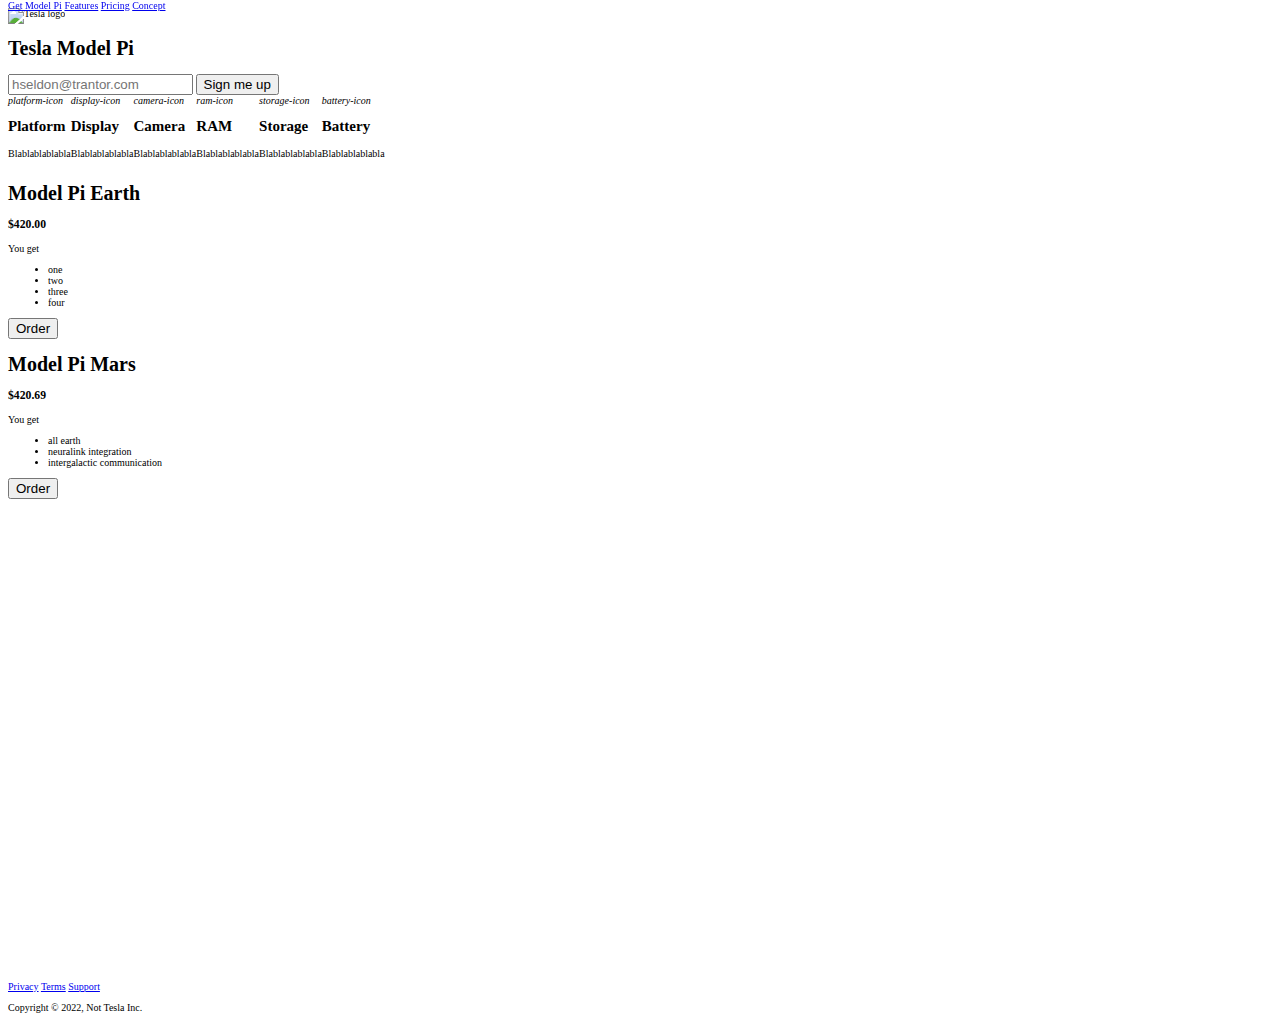
==== landing-page/index.html @ c102ae5f "product landing page user stories tests passing" ====
<!DOCTYPE html>
<html lang="en-US">
    <head>
        <meta charset="utf-8"/>
        <meta name="viewport" content="width=device-width, initial-scale=1.0" />
        <meta name="description" content="Tesla Model Pi Phone Mock Landing Page" />
        <link rel="stylesheet" href="./styles.css" />
        <title>Tesla Model Pi</title>
    </head>
    <body>
        <header id="header">
            <!-- logo -->
            <img id="header-img" src="https://cdn.cdnlogo.com/logos/t/6/tesla.svg" alt="Tesla logo" width="200" />
            <h1>Tesla Model Pi</h1>

            <!-- navigation -->
            <nav id="nav-bar">
                <a href="#get" class="nav-link">Get Model Pi</a>
                <a href="#features" class="nav-link">Features</a>
                <a href="#pricing" class="nav-link">Pricing</a>
                <a href="#concept" class="nav-link">Concept</a>
            </nav>
        </header>
        <main>
            <section id="get">
                <div class="promo"></div>
                <form id="form" action="https://www.freecodecamp.com/email-submit" method="post">
                    <input type="email" id="email" name="email" placeholder="hseldon@trantor.com" />
                    <input type="submit" id="submit" value="Sign me up" />
                </form>
            </section>

            <section id="features">
                <div class="feature">
                    <i>platform-icon</i>
                    <div class="feature-description">
                        <h2>Platform</h2>
                        <p>Blablablablabla</p>
                    </div>
                </div>

                <div class="feature">
                    <i>display-icon</i>
                    <div class="feature-description">
                        <h2>Display</h2>
                        <p>Blablablablabla</p>
                    </div>
                </div>

                <div class="feature">
                    <i>camera-icon</i>
                    <div class="feature-description">
                        <h2>Camera</h2>
                        <p>Blablablablabla</p>
                    </div>
                </div>

                <div class="feature">
                    <i>ram-icon</i>
                    <div class="feature-description">
                        <h2>RAM</h2>
                        <p>Blablablablabla</p>
                    </div>
                </div>

                <div class="feature">
                    <i>storage-icon</i>
                    <div class="feature-description">
                        <h2>Storage</h2>
                        <p>Blablablablabla</p>
                    </div>
                </div>

                <div class="feature">
                    <i>battery-icon</i>
                    <div class="feature-description">
                        <h2>Battery</h2>
                        <p>Blablablablabla</p>
                    </div>
                </div>
            </section>
            <section id="pricing">
                <div class="earth">
                    <h1>Model Pi Earth</h1>
                    <h3>$420.00</h3>
                    <p>You get</p>
                    <ul>
                        <li>one</li>
                        <li>two</li>
                        <li>three</li>
                        <li>four</li>
                    </ul>
                    <button>Order</button>
                </div>
                <div class="mars">
                    <h1>Model Pi Mars</h1>
                    <h3>$420.69</h3>
                    <p>You get</p>
                    <ul>
                        <li>all earth</li>
                        <li>neuralink integration</li>
                        <li>intergalactic communication</li>
                    </ul>
                    <button>Order</button>
                </div>
            </section>

            <section id="concept">
                <iframe id="video" width="720" height="480" src="https://www.youtube.com/embed/f1H4JOsv-o0" title="Tesla Model P [CONCEPT]" frameborder="0" allow="accelerometer; autoplay; clipboard-write; encrypted-media; gyroscope; picture-in-picture" allowfullscreen></iframe>
            </section>
        </main>
        <footer>
            <a href="#">Privacy</a>
            <a href="#">Terms</a>
            <a href="#">Support</a>
            <p>Copyright &copy; 2022, Not Tesla Inc.</p>
        </footer>
    </body>
</html>
---- landing-page/styles.css ----
* {
    box-sizing: border-box;
}

html {
    font-size: 62.5%;
}

body {
    background-image: url(https://phantom-marca.unidadeditorial.es/c22ae7144fd708780514ae7972c0dd7e/resize/660/f/webp/assets/multimedia/imagenes/2022/04/28/16511494281851.jpg);
    background-repeat: space;
}

#nav-bar {
    position: fixed;
    top: 0;
}

#features {
    display: flex;
}

@media (max-width: 475px) {
    #features {
        display: flex;
    }
}
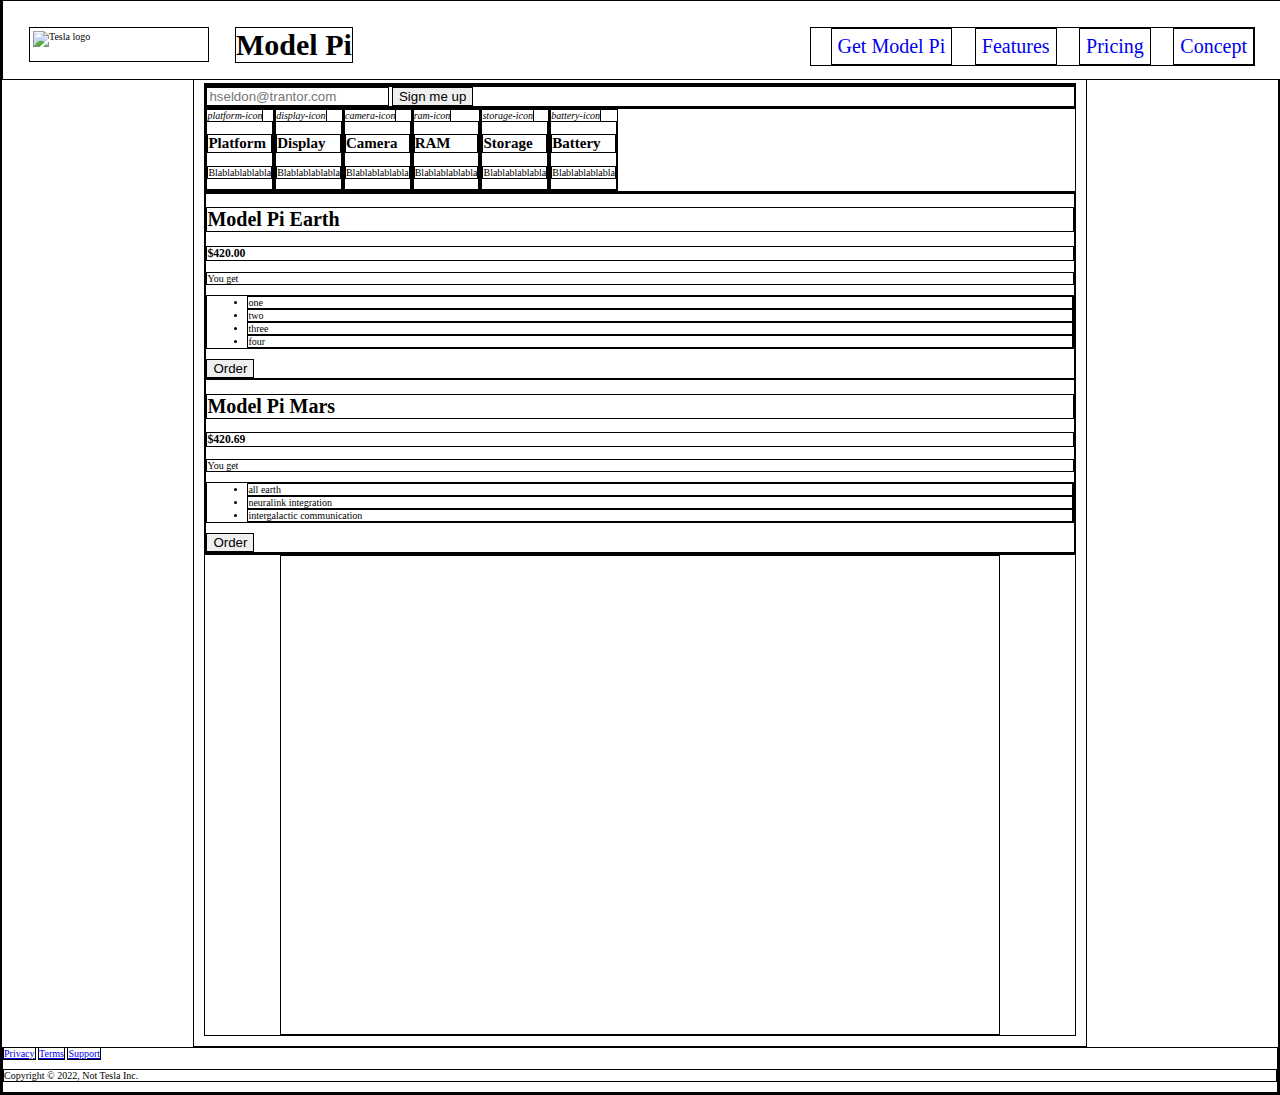
==== commit 435c9c16: "navigation layout looking good" ====
--- a/landing-page/index.html
+++ b/landing-page/index.html
@@ -10,8 +10,8 @@
     <body>
         <header id="header">
             <!-- logo -->
-            <img id="header-img" src="https://cdn.cdnlogo.com/logos/t/6/tesla.svg" alt="Tesla logo" width="200" />
-            <h1>Tesla Model Pi</h1>
+            <img id="header-img" src="https://cdn.cdnlogo.com/logos/t/6/tesla.svg" alt="Tesla logo" />
+            <h1>Model Pi</h1>
 
             <!-- navigation -->
             <nav id="nav-bar">
--- a/landing-page/styles.css
+++ b/landing-page/styles.css
@@ -1,5 +1,6 @@
 * {
     box-sizing: border-box;
+    border: 1px solid black;
 }
 
 html {
@@ -7,17 +8,73 @@
 }
 
 body {
+    width: 100%;
+    margin: 0;
+    padding: 0;
     background-image: url(https://phantom-marca.unidadeditorial.es/c22ae7144fd708780514ae7972c0dd7e/resize/660/f/webp/assets/multimedia/imagenes/2022/04/28/16511494281851.jpg);
     background-repeat: space;
+    background-attachment: fixed;
+    background-position: center;
+}
+
+header {
+    width: 100%;
+    height: 8rem;
+    position: fixed;
+    top: 0;
+    background-color: white;
+}
+
+#header-img {
+    float: left;
+    margin: 2.6rem;
+    width: 18rem;
+    height: 3.5rem;
+    padding: 0.3rem;
+}
+
+header h1 {
+    float: left;
+    font-size: 3rem;
+    padding: 0;
+    margin: 2.6rem 0 2.6rem 0;
+    text-align: center;
+    vertical-align: middle;
 }
 
 #nav-bar {
-    position: fixed;
-    top: 0;
+    margin: 2.6rem;
+    float: right;
+}
+
+#nav-bar a {
+    display: inline-block;
+    padding: 0.6rem;
+    font-size: 2rem;
+    text-decoration: none;
+    text-align: center;
+    vertical-align: middle;
+    margin-left: 2rem;
+}
+
+main {
+    padding: 8rem 1rem 1rem 1rem;
+    width: 70%;
+    margin: 0 auto;
+    background-color: rgba(255, 255, 255, 0.5);
+}
+
+section {
+    width: 100%;
 }
 
 #features {
     display: flex;
+}
+
+iframe {
+    display: block;
+    margin: 0 auto;
 }
 
 @media (max-width: 475px) {
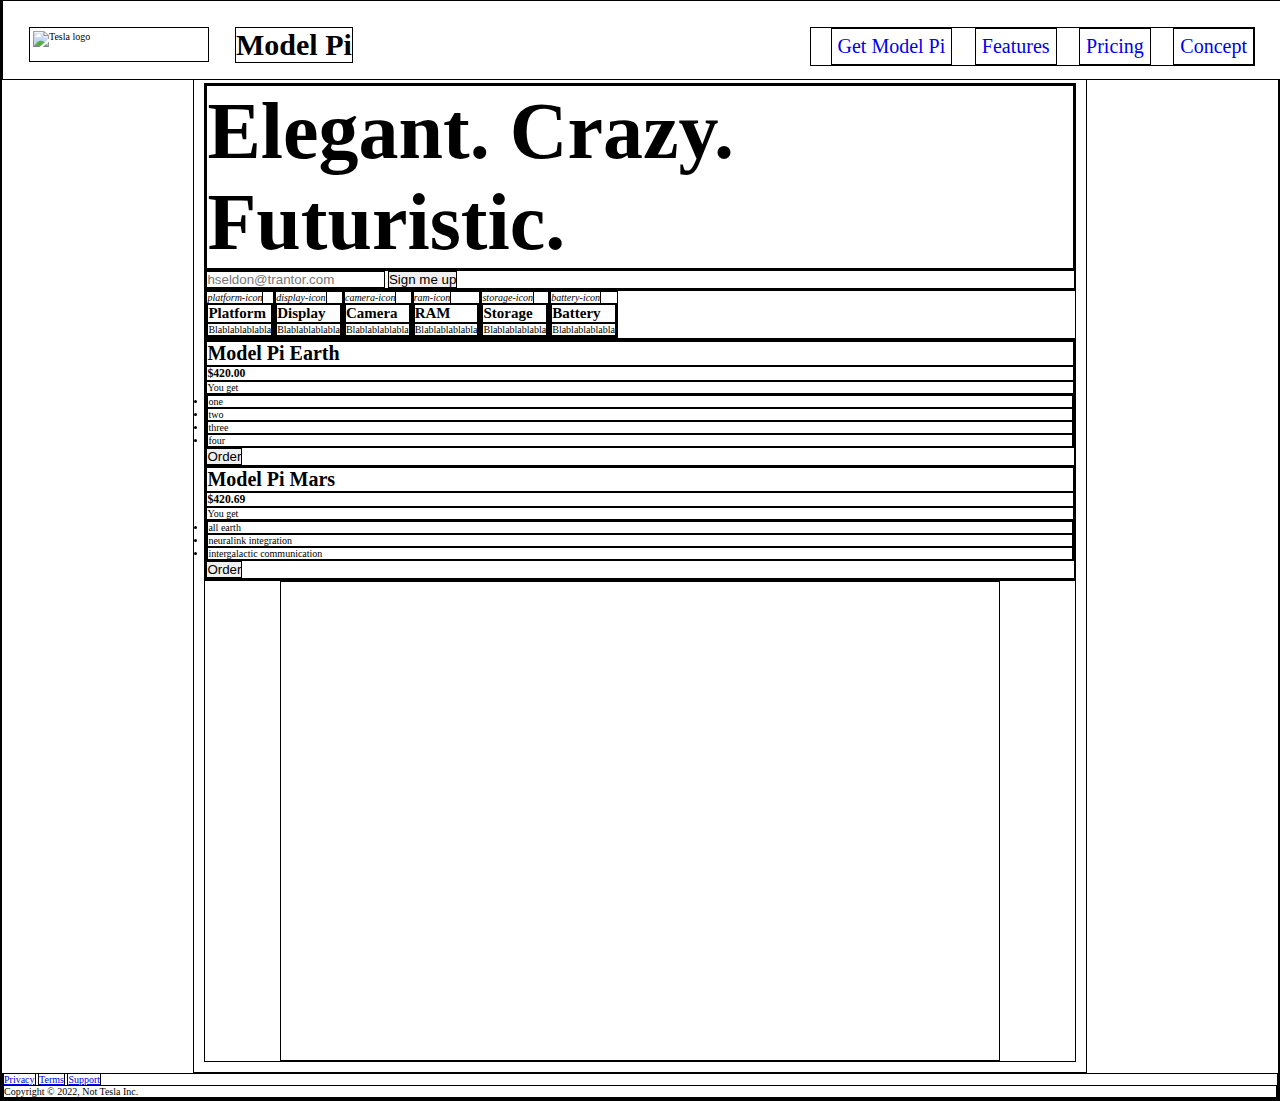
==== commit 4d05516c: "promo text looking mad good" ====
--- a/landing-page/index.html
+++ b/landing-page/index.html
@@ -23,7 +23,9 @@
         </header>
         <main>
             <section id="get">
-                <div class="promo"></div>
+                <div class="promo">
+                    <h1>Elegant. Crazy. Futuristic.</h1>
+                </div>
                 <form id="form" action="https://www.freecodecamp.com/email-submit" method="post">
                     <input type="email" id="email" name="email" placeholder="hseldon@trantor.com" />
                     <input type="submit" id="submit" value="Sign me up" />
--- a/landing-page/styles.css
+++ b/landing-page/styles.css
@@ -1,6 +1,8 @@
 * {
     box-sizing: border-box;
     border: 1px solid black;
+    margin: 0;
+    padding: 0;
 }
 
 html {
@@ -68,6 +70,14 @@
     width: 100%;
 }
 
+.promo {
+    width: 100%;
+}
+
+.promo h1 {
+    font-size: 8rem;
+}
+
 #features {
     display: flex;
 }
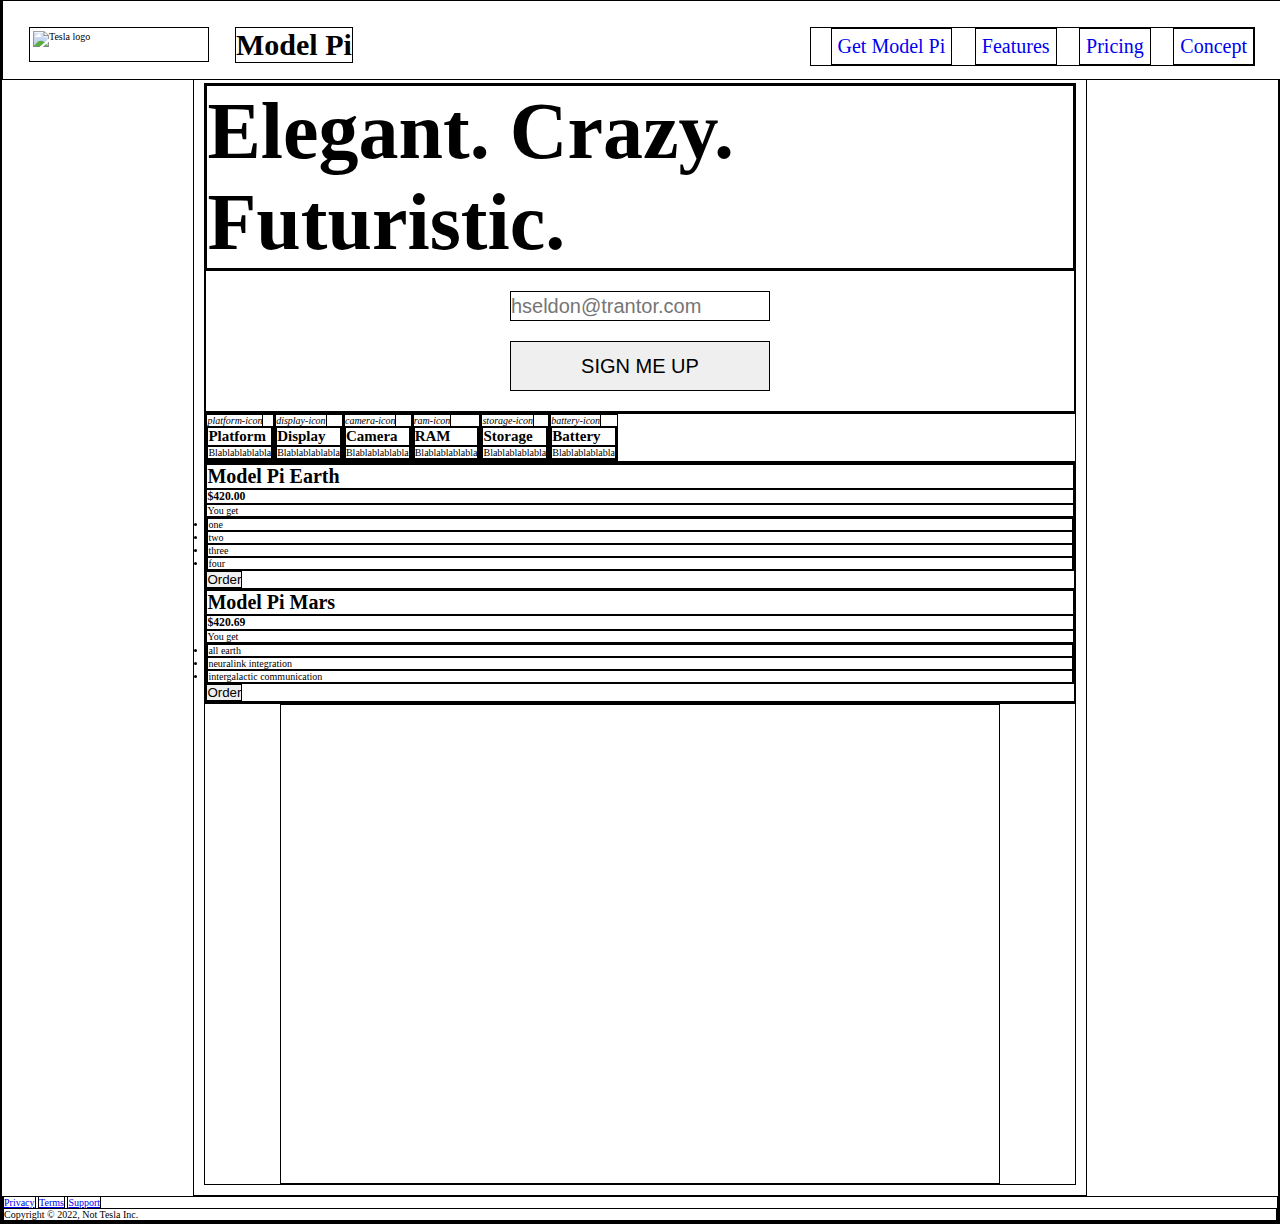
==== commit b708d3d0: "form layout looking good" ====
--- a/landing-page/index.html
+++ b/landing-page/index.html
@@ -28,7 +28,7 @@
                 </div>
                 <form id="form" action="https://www.freecodecamp.com/email-submit" method="post">
                     <input type="email" id="email" name="email" placeholder="hseldon@trantor.com" />
-                    <input type="submit" id="submit" value="Sign me up" />
+                    <input type="submit" id="submit" value="SIGN ME UP" />
                 </form>
             </section>
 
--- a/landing-page/styles.css
+++ b/landing-page/styles.css
@@ -63,19 +63,31 @@
     padding: 8rem 1rem 1rem 1rem;
     width: 70%;
     margin: 0 auto;
-    background-color: rgba(255, 255, 255, 0.5);
+    background-color: rgba(255, 255, 255, 0.7);
 }
 
 section {
     width: 100%;
 }
 
-.promo {
+.promo, #form {
     width: 100%;
 }
 
 .promo h1 {
     font-size: 8rem;
+}
+
+#form input {
+    display: block;
+    margin: 2rem auto;
+    width: 30%;
+    height: 3rem;
+    font-size: 2rem;
+}
+
+#form input[type="submit"] {
+    height: 5rem;
 }
 
 #features {
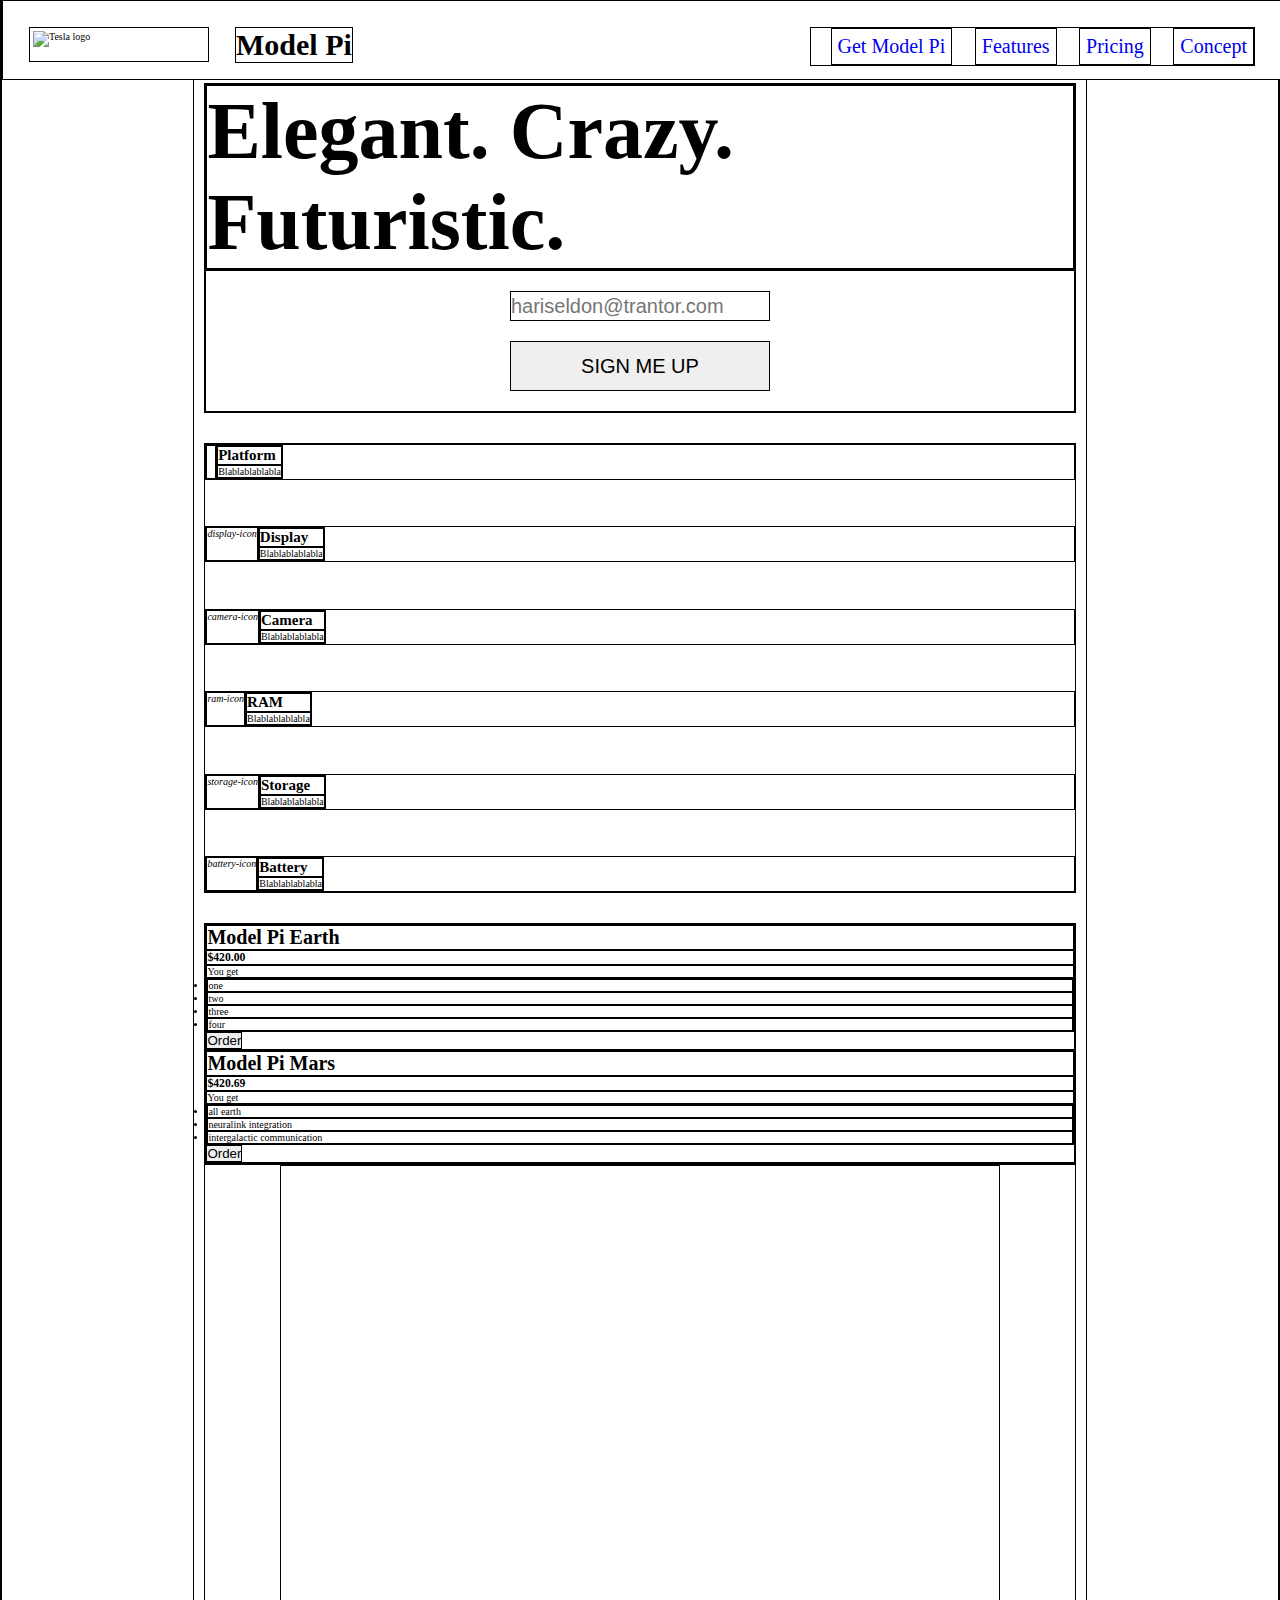
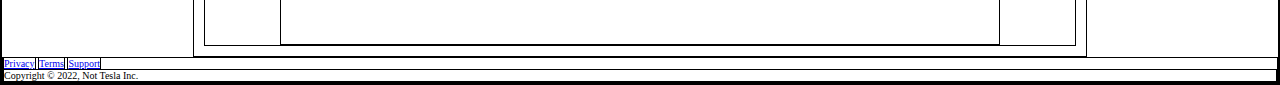
==== commit 390645d5: "add fontawesome icons" ====
--- a/landing-page/index.html
+++ b/landing-page/index.html
@@ -4,6 +4,7 @@
         <meta charset="utf-8"/>
         <meta name="viewport" content="width=device-width, initial-scale=1.0" />
         <meta name="description" content="Tesla Model Pi Phone Mock Landing Page" />
+        <link rel="stylesheet" href="https://use.fontawesome.com/releases/v5.8.2/css/all.css" />
         <link rel="stylesheet" href="./styles.css" />
         <title>Tesla Model Pi</title>
     </head>
@@ -27,14 +28,14 @@
                     <h1>Elegant. Crazy. Futuristic.</h1>
                 </div>
                 <form id="form" action="https://www.freecodecamp.com/email-submit" method="post">
-                    <input type="email" id="email" name="email" placeholder="hseldon@trantor.com" />
+                    <input type="email" id="email" name="email" placeholder="hariseldon@trantor.com" />
                     <input type="submit" id="submit" value="SIGN ME UP" />
                 </form>
             </section>
 
             <section id="features">
                 <div class="feature">
-                    <i>platform-icon</i>
+                    <i class="fa-brands fa-android"></i>
                     <div class="feature-description">
                         <h2>Platform</h2>
                         <p>Blablablablabla</p>
--- a/landing-page/styles.css
+++ b/landing-page/styles.css
@@ -63,11 +63,12 @@
     padding: 8rem 1rem 1rem 1rem;
     width: 70%;
     margin: 0 auto;
-    background-color: rgba(255, 255, 255, 0.7);
+    background-color: rgba(255, 255, 255, 0.65);
 }
 
 section {
     width: 100%;
+    background-color: rgba(255, 255, 255, 0.78);
 }
 
 .promo, #form {
@@ -91,6 +92,13 @@
 }
 
 #features {
+    margin: 3rem 0;
+    height: 50vh;
+    display: flex;
+    flex-direction: column;
+    justify-content: space-between;
+}
+#features .feature {
     display: flex;
 }
 
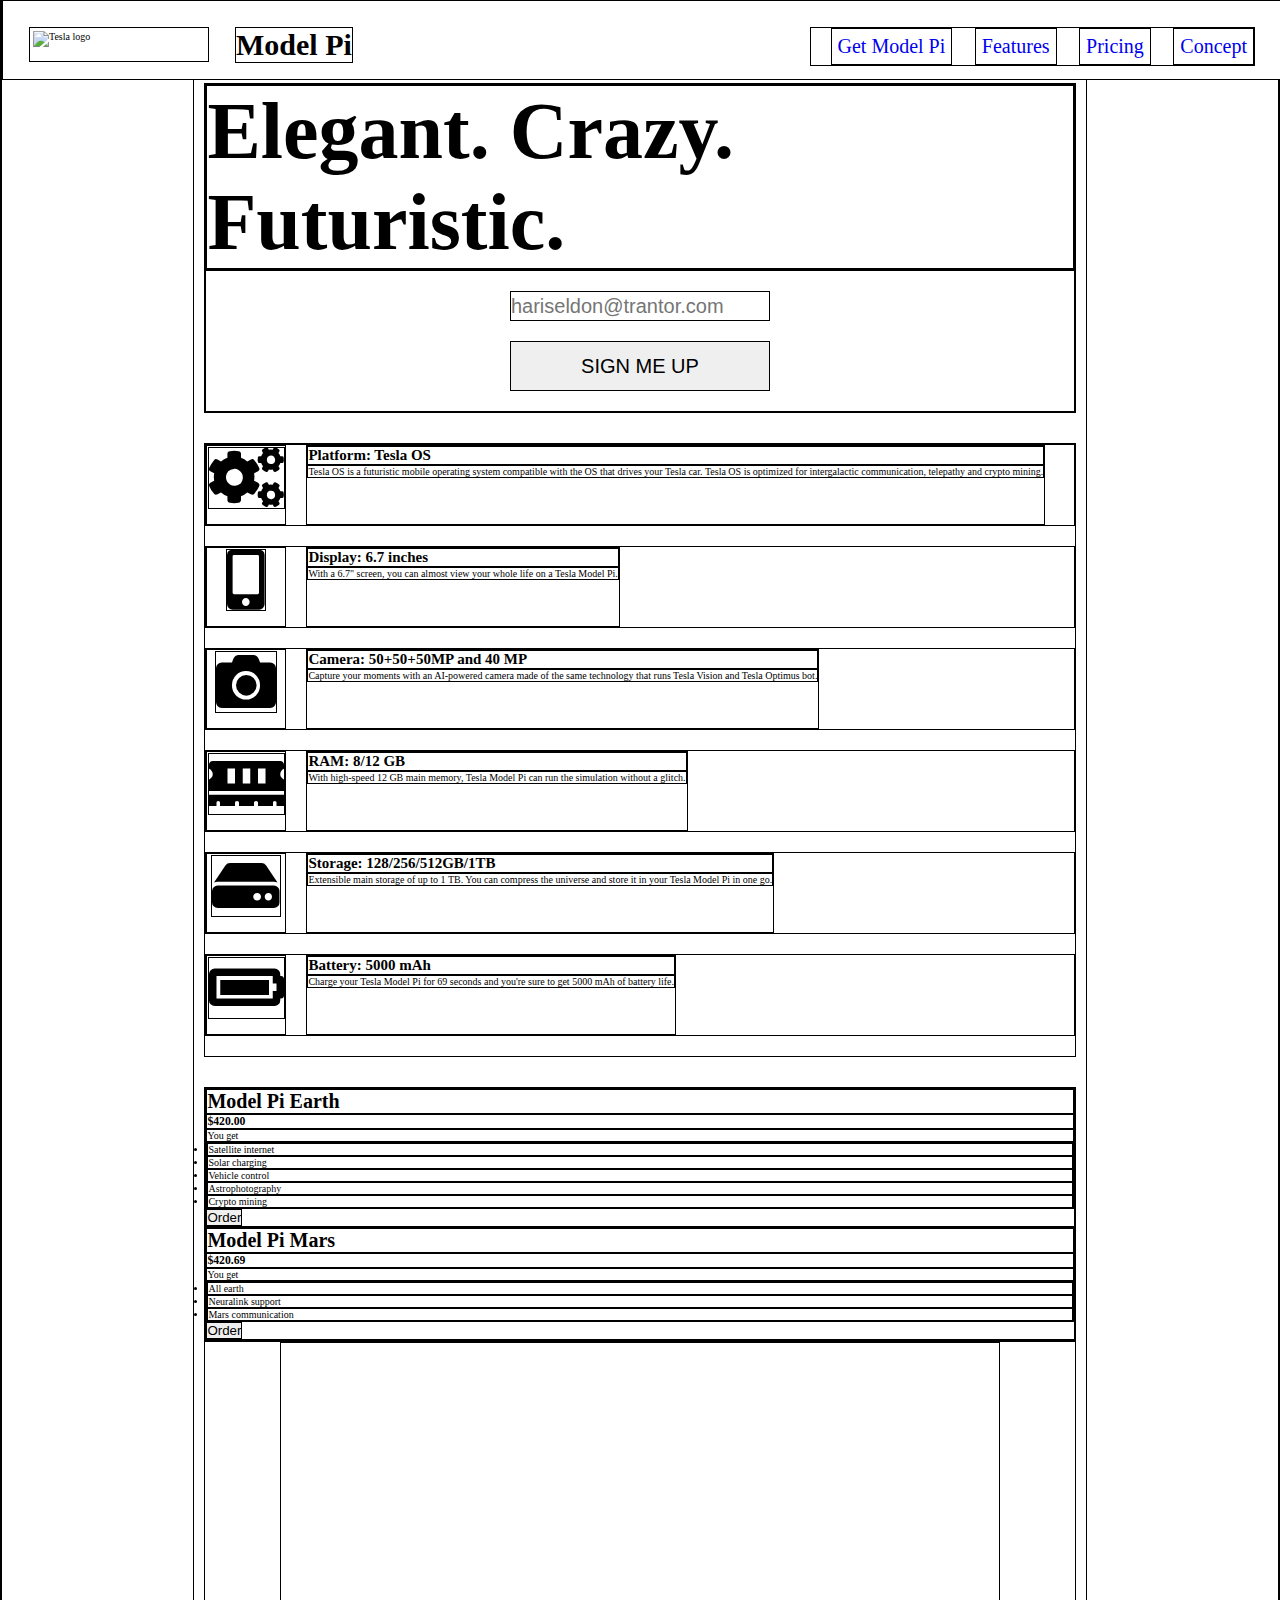
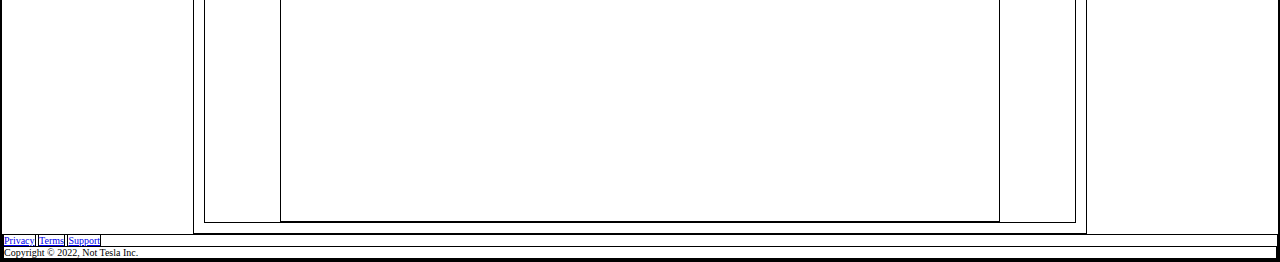
==== commit 83f0bf90: "add features content" ====
--- a/landing-page/index.html
+++ b/landing-page/index.html
@@ -35,50 +35,79 @@
 
             <section id="features">
                 <div class="feature">
-                    <i class="fa-brands fa-android"></i>
+                    <div class="feature-icon">
+                        <i class="fas fa-cogs"></i>
+                    </div>
                     <div class="feature-description">
-                        <h2>Platform</h2>
-                        <p>Blablablablabla</p>
+                        <h2>Platform: Tesla OS</h2>
+                        <p>
+                            Tesla OS is a futuristic mobile operating system compatible with the OS that drives 
+                            your Tesla car. Tesla OS is optimized for intergalactic communication, telepathy and 
+                            crypto mining.
+                        </p>
                     </div>
                 </div>
 
                 <div class="feature">
-                    <i>display-icon</i>
+                    <div class="feature-icon">
+                        <i class="fas fa-mobile-alt"></i>
+                    </div>
                     <div class="feature-description">
-                        <h2>Display</h2>
-                        <p>Blablablablabla</p>
+                        <h2> Display: 6.7 inches </h2>
+                        <p>
+                            With a 6.7" screen, you can almost view your whole life on a Tesla Model Pi.
+                        </p>
                     </div>
                 </div>
 
                 <div class="feature">
-                    <i>camera-icon</i>
+                    <div class="feature-icon">
+                        <i class="fas fa-camera"></i>
+                    </div>
                     <div class="feature-description">
-                        <h2>Camera</h2>
-                        <p>Blablablablabla</p>
+                        <h2> Camera: 50+50+50MP and 40 MP </h2>
+                        <p>
+                            Capture your moments with an AI-powered camera made of the same technology that runs 
+                            Tesla Vision and Tesla Optimus bot.
+                        </p>
                     </div>
                 </div>
 
                 <div class="feature">
-                    <i>ram-icon</i>
+                    <div class="feature-icon">
+                        <i class="fas fa-memory"></i>
+                    </div>
                     <div class="feature-description">
-                        <h2>RAM</h2>
-                        <p>Blablablablabla</p>
+                        <h2>RAM: 8/12 GB</h2>
+                        <p>
+                            With high-speed 12 GB main memory, Tesla Model Pi can run the simulation without 
+                            a glitch.
+                        </p>
                     </div>
                 </div>
 
                 <div class="feature">
-                    <i>storage-icon</i>
+                    <div class="feature-icon">
+                        <i class="fas fa-hdd"></i>
+                    </div>
                     <div class="feature-description">
-                        <h2>Storage</h2>
-                        <p>Blablablablabla</p>
+                        <h2>Storage: 128/256/512GB/1TB</h2>
+                        <p>
+                            Extensible main storage of up to 1 TB. You can compress the universe and store it in 
+                            your Tesla Model Pi in one go.
+                        </p>
                     </div>
                 </div>
 
                 <div class="feature">
-                    <i>battery-icon</i>
+                    <div class="feature-icon">
+                        <i class="fas fa-battery-full"></i>
+                    </div>
                     <div class="feature-description">
-                        <h2>Battery</h2>
-                        <p>Blablablablabla</p>
+                        <h2>Battery: 5000 mAh</h2>
+                        <p>
+                            Charge your Tesla Model Pi for 69 seconds and you're sure to get 5000 mAh of battery life. 
+                        </p>
                     </div>
                 </div>
             </section>
@@ -88,10 +117,11 @@
                     <h3>$420.00</h3>
                     <p>You get</p>
                     <ul>
-                        <li>one</li>
-                        <li>two</li>
-                        <li>three</li>
-                        <li>four</li>
+                        <li>Satellite internet</li>
+                        <li>Solar charging</li>
+                        <li>Vehicle control</li>
+                        <li>Astrophotography</li>
+                        <li>Crypto mining</li>
                     </ul>
                     <button>Order</button>
                 </div>
@@ -100,9 +130,9 @@
                     <h3>$420.69</h3>
                     <p>You get</p>
                     <ul>
-                        <li>all earth</li>
-                        <li>neuralink integration</li>
-                        <li>intergalactic communication</li>
+                        <li>All earth</li>
+                        <li>Neuralink support</li>
+                        <li>Mars communication</li>
                     </ul>
                     <button>Order</button>
                 </div>
--- a/landing-page/styles.css
+++ b/landing-page/styles.css
@@ -93,13 +93,21 @@
 
 #features {
     margin: 3rem 0;
-    height: 50vh;
     display: flex;
     flex-direction: column;
     justify-content: space-between;
 }
 #features .feature {
     display: flex;
+    margin-bottom: 2rem;
+}
+
+.feature-icon {
+    font-size: 6rem;
+    width: 8rem;
+    height: 8rem;
+    margin-right: 2rem;
+    text-align: center;
 }
 
 iframe {
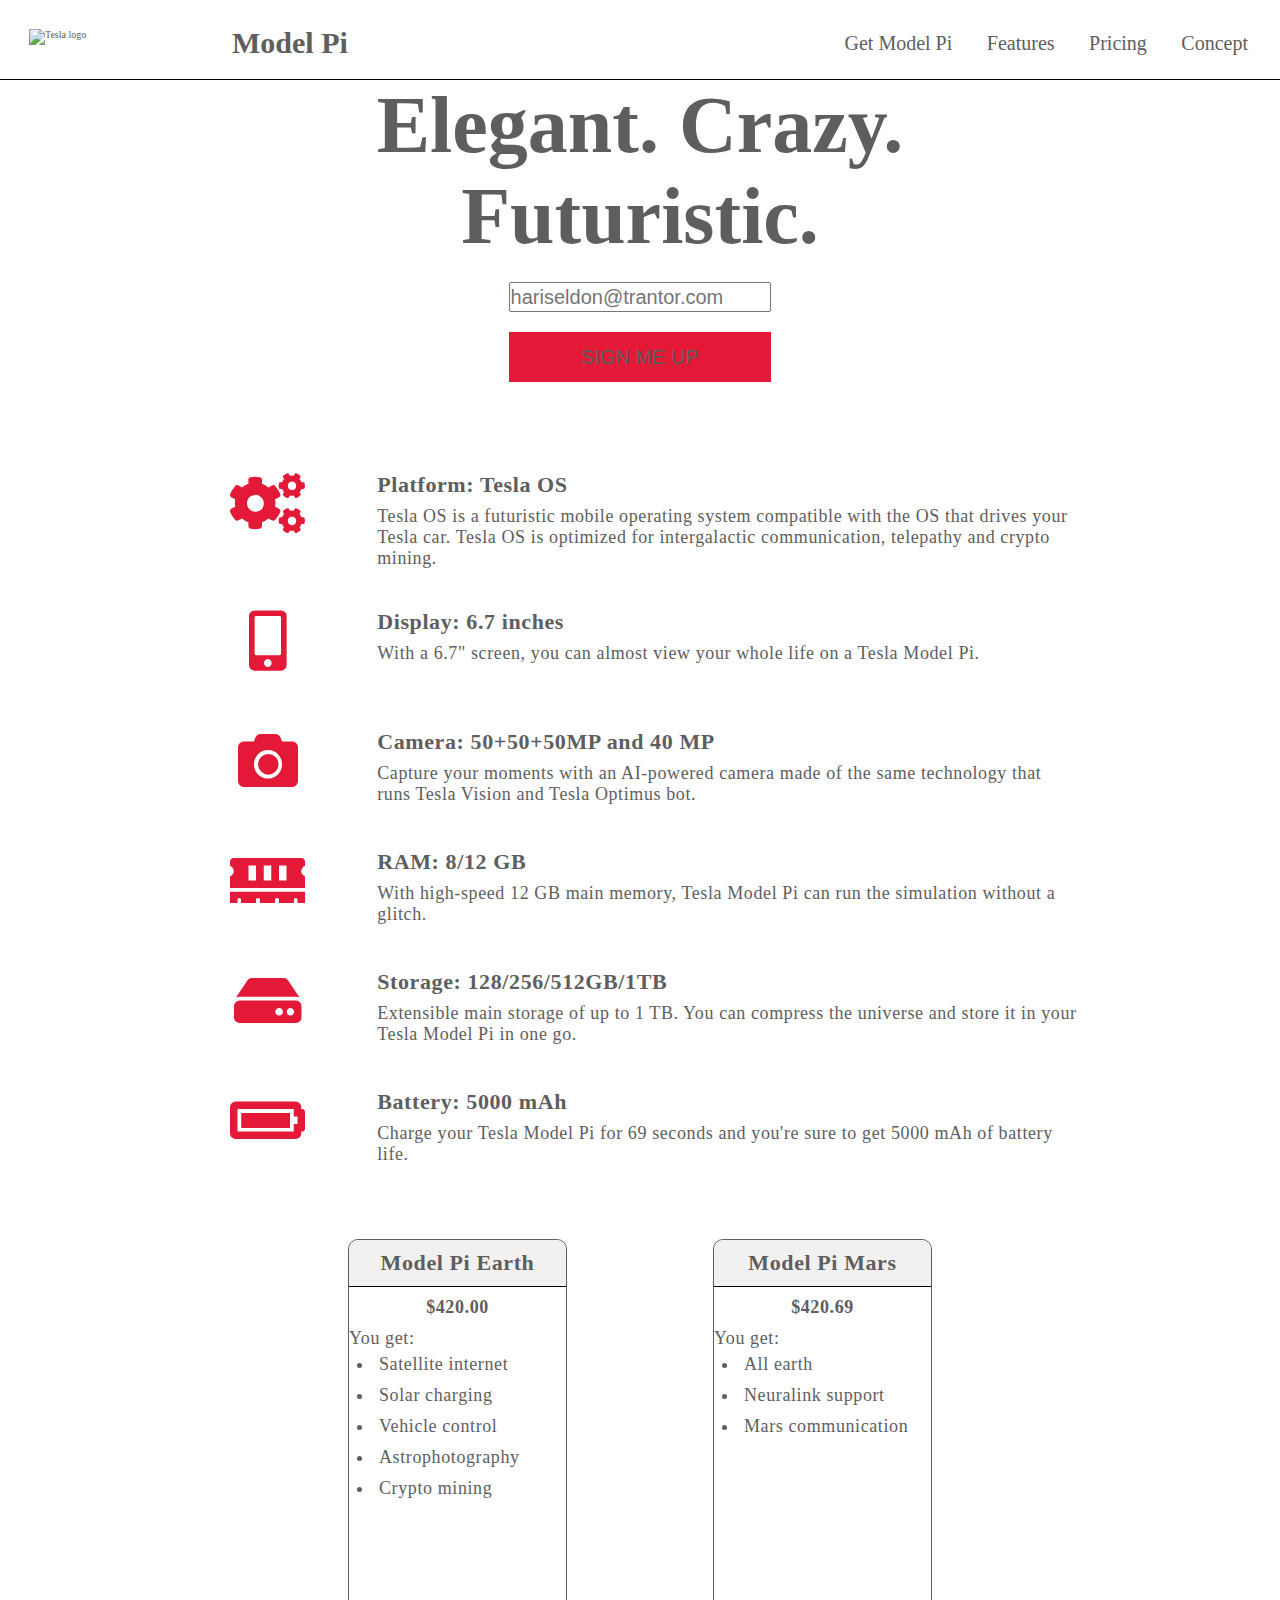
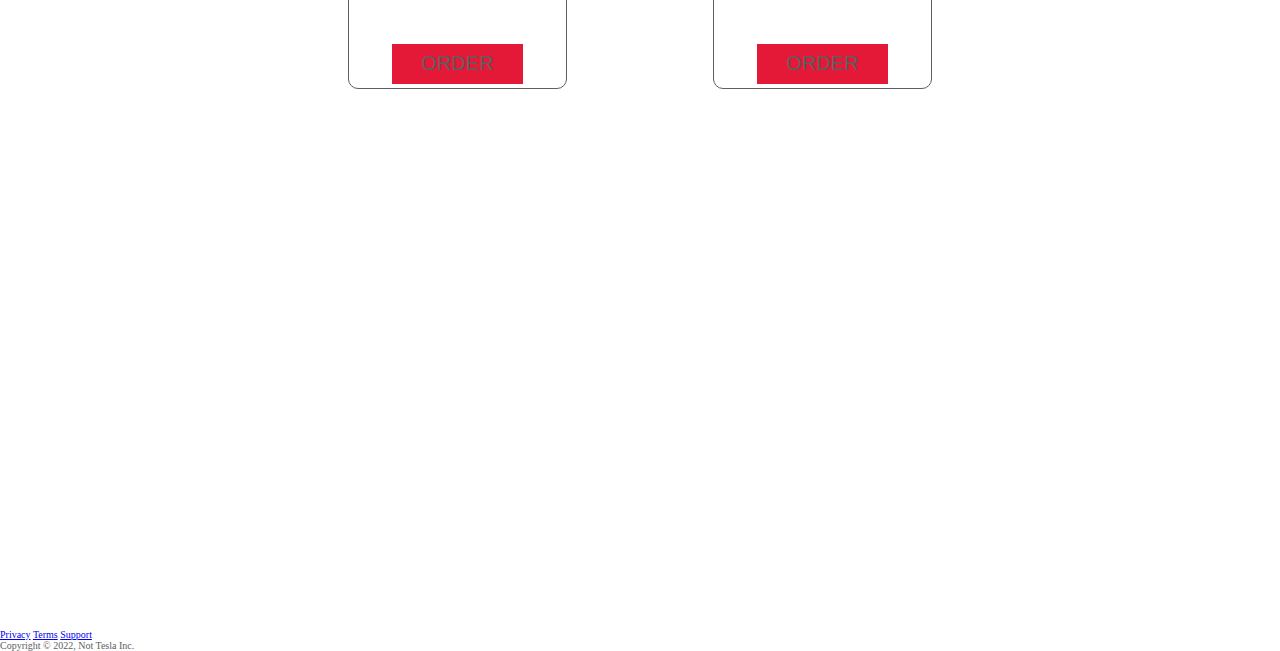
==== commit 00f96528: "add color variables" ====
--- a/landing-page/index.html
+++ b/landing-page/index.html
@@ -115,7 +115,7 @@
                 <div class="earth">
                     <h1>Model Pi Earth</h1>
                     <h3>$420.00</h3>
-                    <p>You get</p>
+                    <p>You get:</p>
                     <ul>
                         <li>Satellite internet</li>
                         <li>Solar charging</li>
@@ -123,18 +123,19 @@
                         <li>Astrophotography</li>
                         <li>Crypto mining</li>
                     </ul>
-                    <button>Order</button>
+                    <button>ORDER</button>
                 </div>
+
                 <div class="mars">
                     <h1>Model Pi Mars</h1>
                     <h3>$420.69</h3>
-                    <p>You get</p>
+                    <p>You get:</p>
                     <ul>
                         <li>All earth</li>
                         <li>Neuralink support</li>
                         <li>Mars communication</li>
                     </ul>
-                    <button>Order</button>
+                    <button>ORDER</button>
                 </div>
             </section>
 
--- a/landing-page/styles.css
+++ b/landing-page/styles.css
@@ -1,12 +1,17 @@
+:root {
+    --crimson-red: rgb(227, 25, 55);
+    --tesla-black: rgb(94, 94, 94);
+}
+
 * {
     box-sizing: border-box;
-    border: 1px solid black;
     margin: 0;
     padding: 0;
 }
 
 html {
     font-size: 62.5%;
+    color: var(--tesla-black);
 }
 
 body {
@@ -25,6 +30,8 @@
     position: fixed;
     top: 0;
     background-color: white;
+    border-bottom: 1px solid black;
+    z-index: 999;
 }
 
 #header-img {
@@ -57,6 +64,11 @@
     text-align: center;
     vertical-align: middle;
     margin-left: 2rem;
+    color: var(--tesla-black);
+}
+
+#nav-bar a:hover {
+    color: var(--crimson-red);
 }
 
 main {
@@ -71,12 +83,22 @@
     background-color: rgba(255, 255, 255, 0.78);
 }
 
+iframe {
+    display: block;
+    margin: 0 auto;
+}
+
+#get {
+    padding-bottom: 2rem;
+}
+
 .promo, #form {
     width: 100%;
 }
 
 .promo h1 {
     font-size: 8rem;
+    text-align: center;
 }
 
 #form input {
@@ -89,6 +111,16 @@
 
 #form input[type="submit"] {
     height: 5rem;
+    margin-bottom: 2rem;
+    color: var(--tesla-black);
+    background-color: var(--crimson-red);
+    border: none;
+}
+
+#form input[type="submit"]:hover {
+    background-color: var(--tesla-black);
+    color: var(--crimson-red);
+    cursor: pointer;
 }
 
 #features {
@@ -99,20 +131,100 @@
 }
 #features .feature {
     display: flex;
+    justify-content: space-between;
     margin-bottom: 2rem;
+    margin-top: 2rem;
 }
 
 .feature-icon {
     font-size: 6rem;
-    width: 8rem;
+    width: 15%;
     height: 8rem;
-    margin-right: 2rem;
-    text-align: center;
-}
-
-iframe {
-    display: block;
-    margin: 0 auto;
+    text-align: center;
+    color: rgb(227, 25, 55);
+}
+
+.feature-description {
+    width: 80%;
+}
+
+.feature-description h2 {
+    font-size: 2.2rem;
+    letter-spacing: 0.6px;
+}
+
+.feature-description p {
+    font-size: 1.8rem;
+    letter-spacing: 0.6px;
+    margin-top: 0.8rem;
+}
+
+#pricing {
+    display: flex;
+    justify-content: space-evenly;
+    margin: 3rem 0;
+}
+
+#pricing div {
+    position: relative;
+    width: 25%;
+    height: 50vh;
+    border-radius: 1rem;
+    border: 1px solid rgb(94, 94, 94);
+    background-color: white;
+    margin: 2rem 0 2rem 0;
+    z-index: 2;
+}
+
+#pricing div h1, #pricing div h3 {
+    text-align: center;
+    padding: 1rem 0 1rem 0;
+}
+
+#pricing div h1 {
+    font-size: 2.2rem;
+    letter-spacing: 0.6px;
+    border-bottom: 1px solid black;
+    background-color: rgb(243, 241, 239);
+    border-top-left-radius: 1rem;
+    border-top-right-radius: 1rem;
+
+}
+
+#pricing div h3 {
+    font-size: 1.8rem;
+    letter-spacing: 0.6px;
+}
+
+#pricing div p {
+    font-size: 1.8rem;
+    letter-spacing: 0.6px;
+}
+
+#pricing li {
+    margin-left: 2.5rem;
+    font-size: 1.8rem;
+    letter-spacing: 0.6px;
+    padding: 0.5rem;
+}
+
+.mars button, .earth button {
+    width: 60%;
+    height: 4rem;
+    position: absolute;
+    bottom: 1%;
+    left: 20%;
+    font-size: 2rem;
+    z-index: 2;
+    color: var(--tesla-black);
+    background-color: var(--crimson-red);
+    border: none;
+}
+
+.mars button:hover, .earth button:hover {
+    background-color: var(--tesla-black);
+    color: var(--crimson-red);
+    cursor: pointer;
 }
 
 @media (max-width: 475px) {
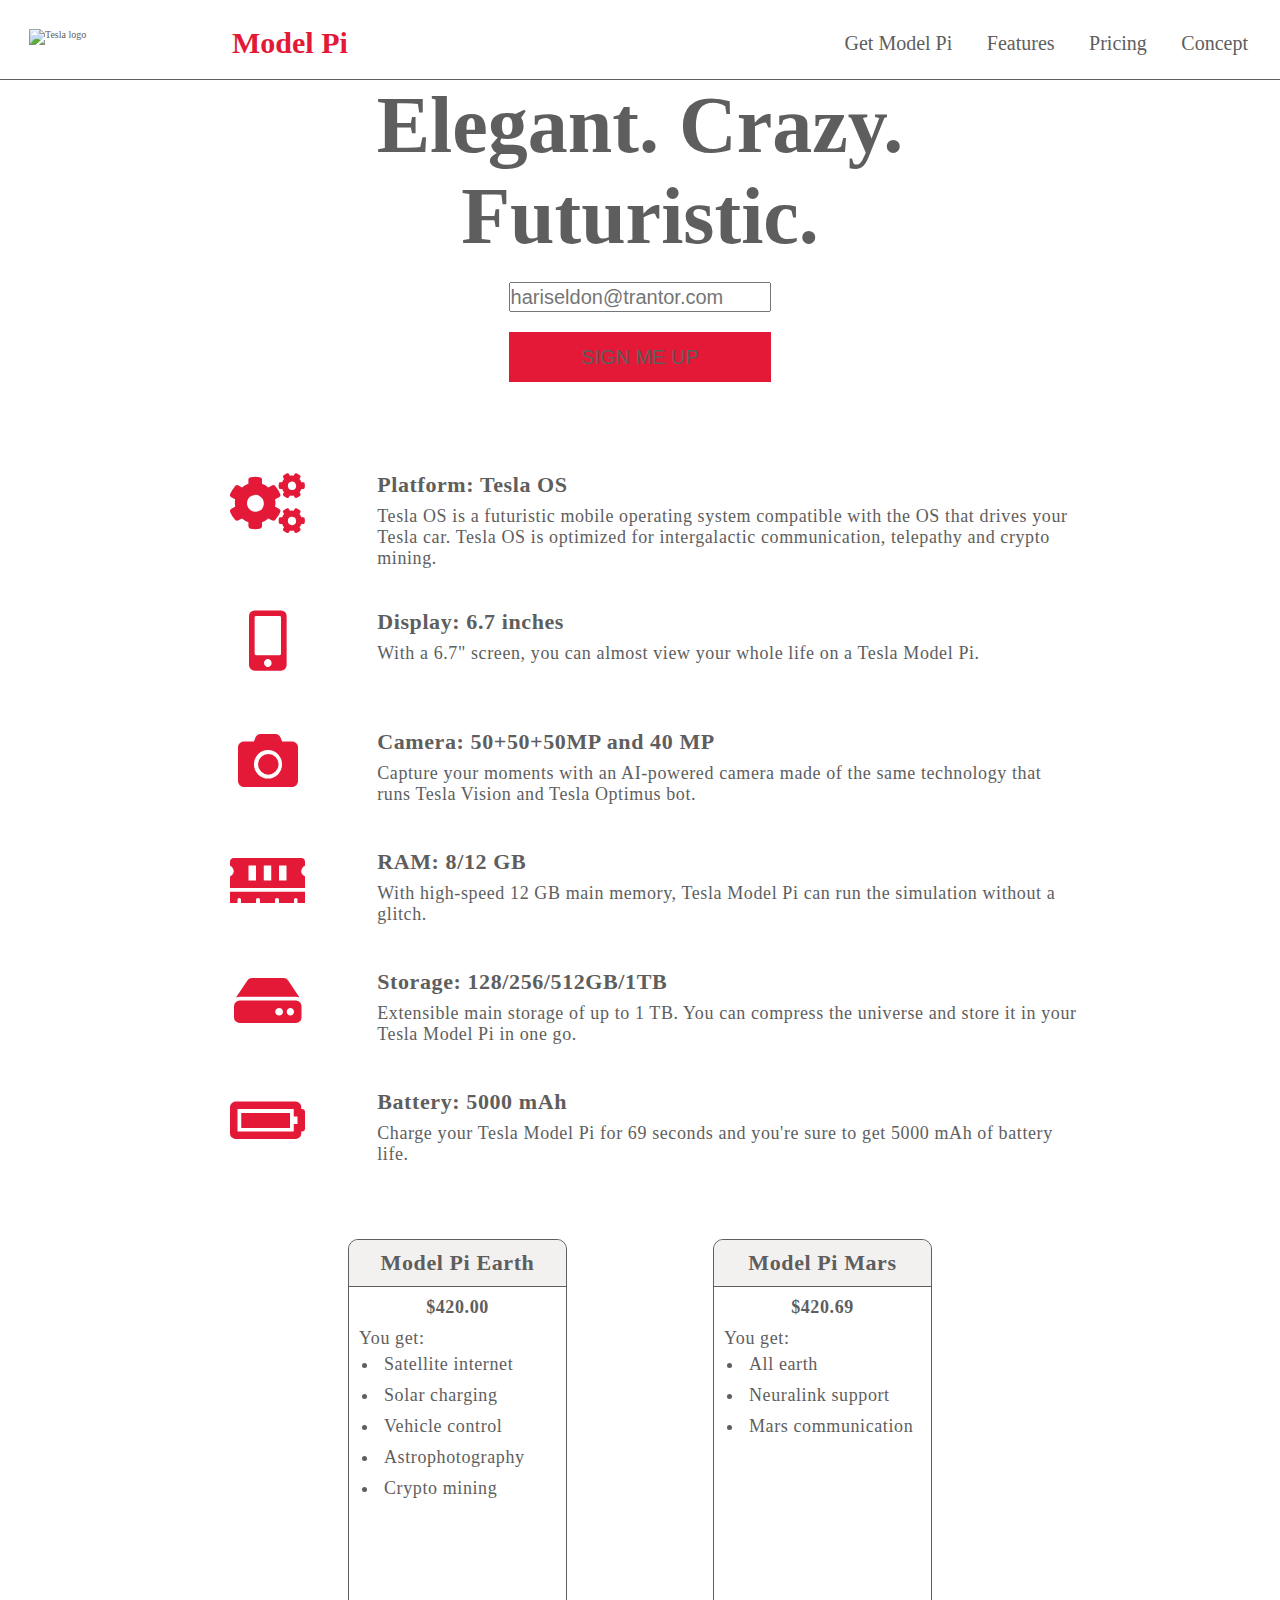
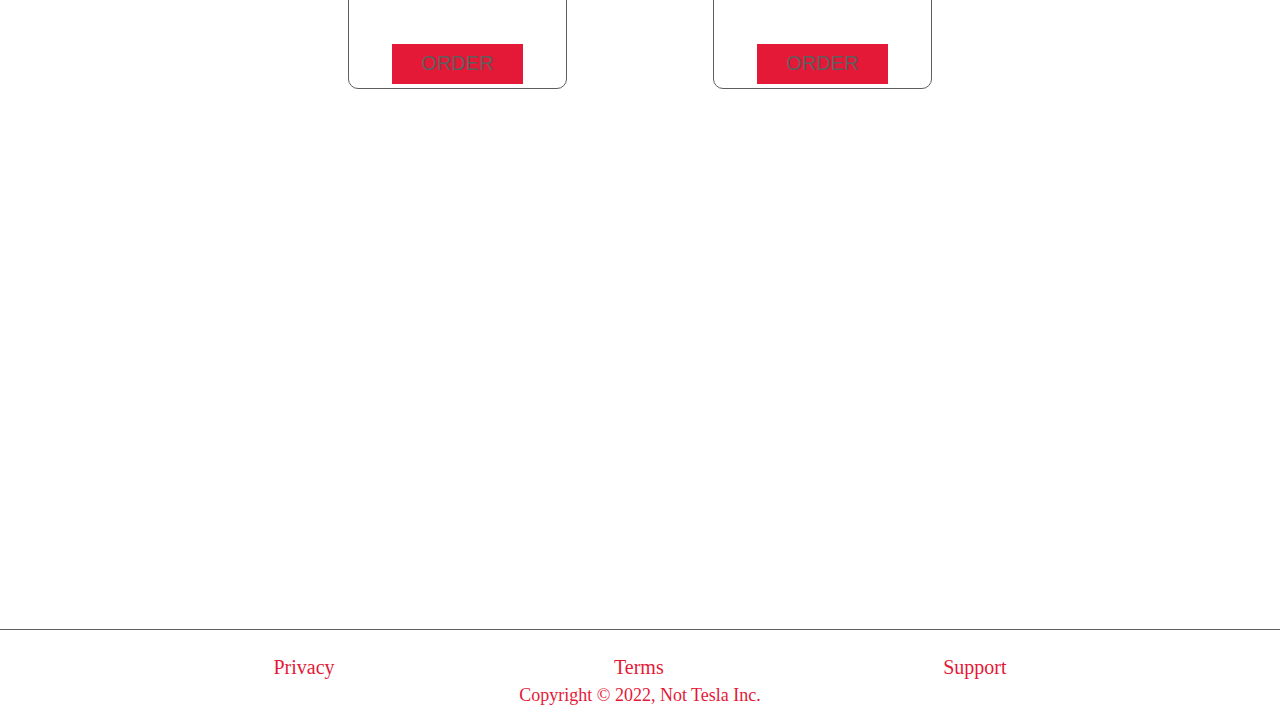
==== commit 519f2904: "landing page desktop looking good" ====
--- a/landing-page/index.html
+++ b/landing-page/index.html
@@ -144,9 +144,11 @@
             </section>
         </main>
         <footer>
-            <a href="#">Privacy</a>
-            <a href="#">Terms</a>
-            <a href="#">Support</a>
+            <div>
+                <a href="#">Privacy</a>
+                <a href="#">Terms</a>
+                <a href="#">Support</a>
+            </div>
             <p>Copyright &copy; 2022, Not Tesla Inc.</p>
         </footer>
     </body>
--- a/landing-page/styles.css
+++ b/landing-page/styles.css
@@ -1,6 +1,10 @@
 :root {
     --crimson-red: rgb(227, 25, 55);
     --tesla-black: rgb(94, 94, 94);
+    --main-bg: rgba(255, 255, 255, 0.65);
+    --section-bg: rgba(255, 255, 255, 0.78);
+    --tesla-white: rgb(255, 255, 255);
+    --pricing-header-bg: rgb(243, 241, 239);
 }
 
 * {
@@ -29,8 +33,8 @@
     height: 8rem;
     position: fixed;
     top: 0;
-    background-color: white;
-    border-bottom: 1px solid black;
+    background-color: var(--tesla-white);
+    border-bottom: 1px solid var(--tesla-black);
     z-index: 999;
 }
 
@@ -49,6 +53,7 @@
     margin: 2.6rem 0 2.6rem 0;
     text-align: center;
     vertical-align: middle;
+    color: var(--crimson-red);
 }
 
 #nav-bar {
@@ -75,17 +80,18 @@
     padding: 8rem 1rem 1rem 1rem;
     width: 70%;
     margin: 0 auto;
-    background-color: rgba(255, 255, 255, 0.65);
+    background-color: var(--main-bg);
 }
 
 section {
     width: 100%;
-    background-color: rgba(255, 255, 255, 0.78);
+    background-color: var(--section-bg);
 }
 
 iframe {
     display: block;
     margin: 0 auto;
+    padding: 2rem 0 2rem 0;
 }
 
 #get {
@@ -141,7 +147,7 @@
     width: 15%;
     height: 8rem;
     text-align: center;
-    color: rgb(227, 25, 55);
+    color: var(--crimson-red);
 }
 
 .feature-description {
@@ -170,8 +176,8 @@
     width: 25%;
     height: 50vh;
     border-radius: 1rem;
-    border: 1px solid rgb(94, 94, 94);
-    background-color: white;
+    border: 1px solid var(--tesla-black);
+    background-color: var(--tesla-white);
     margin: 2rem 0 2rem 0;
     z-index: 2;
 }
@@ -184,8 +190,8 @@
 #pricing div h1 {
     font-size: 2.2rem;
     letter-spacing: 0.6px;
-    border-bottom: 1px solid black;
-    background-color: rgb(243, 241, 239);
+    border-bottom: 1px solid var(--tesla-black);
+    background-color: var(--pricing-header-bg);
     border-top-left-radius: 1rem;
     border-top-right-radius: 1rem;
 
@@ -199,10 +205,11 @@
 #pricing div p {
     font-size: 1.8rem;
     letter-spacing: 0.6px;
+    margin-left: 1rem;
 }
 
 #pricing li {
-    margin-left: 2.5rem;
+    margin-left: 3rem;
     font-size: 1.8rem;
     letter-spacing: 0.6px;
     padding: 0.5rem;
@@ -227,6 +234,39 @@
     cursor: pointer;
 }
 
+footer {
+    width: 100%;
+    background-color: var(--tesla-white);
+    color: var(--crimson-red);
+    border-top: 1px solid var(--tesla-black);
+    padding: 2rem 0;
+}
+
+footer div {
+    width: 100%;
+    display: flex;
+    justify-content: space-evenly;
+}
+
+footer div a {
+    display: inline-block;
+    padding: 0.6rem;
+    font-size: 2rem;
+    text-decoration: none;
+    text-align: center;
+    vertical-align: middle;
+    color: var(--crimson-red);
+}
+
+footer div a:hover {
+    color: var(--tesla-black);
+}
+
+footer p {
+    text-align: center;
+    font-size: 1.8rem;
+}
+
 @media (max-width: 475px) {
     #features {
         display: flex;
